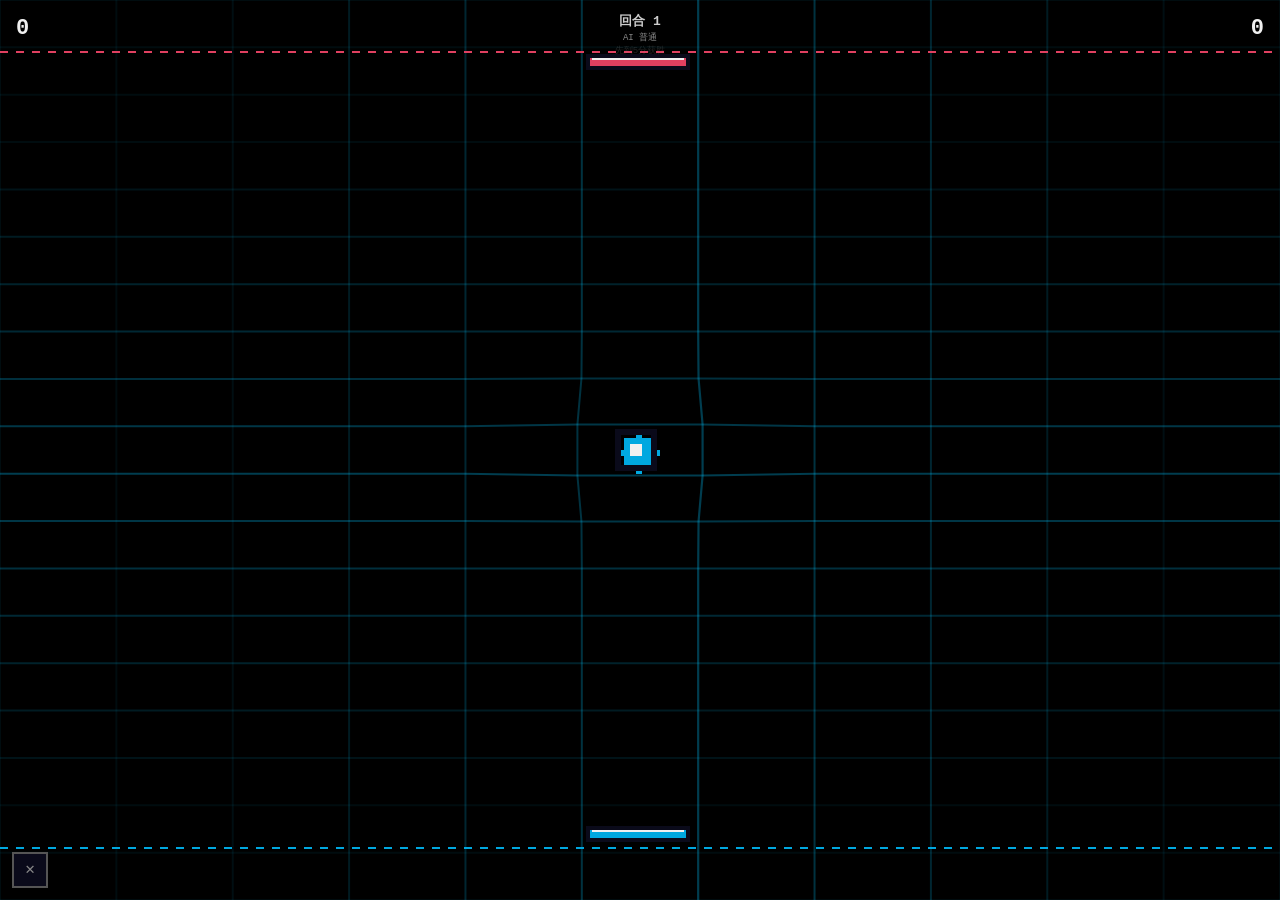
==== game-board.html @ 397ec8ca "BitPiuPiu: 移除所有高光/描边/阴影 — 球/挡板/道具纯平色块" ====
<!doctype html>
<html lang="zh-CN">
<head>
<meta charset="utf-8"/>
<meta name="viewport" content="width=device-width,initial-scale=1,maximum-scale=1,user-scalable=no"/>
<title>BitPiuPiu</title>
<link rel="stylesheet" href="css/piu-tokens.css"/>
<link rel="manifest" href="/manifest.json"/>
<meta name="apple-mobile-web-app-capable" content="yes"/>
<meta name="apple-mobile-web-app-status-bar-style" content="black-translucent"/>
<meta name="apple-mobile-web-app-title" content="BitPiuPiu"/>
<meta name="theme-color" content="#000"/>
<link rel="apple-touch-icon" href="/icons/icon-192.png"/>
<style>
    *{box-sizing:border-box;margin:0;padding:0;image-rendering:pixelated}
    html,body{width:100%;height:100%;background:#0a0a1a;overflow:hidden;font-family:'Courier New',monospace;text-rendering:optimizeSpeed;-webkit-font-smoothing:none;-webkit-tap-highlight-color:transparent;user-select:none;touch-action:none}
    canvas{display:block;position:absolute;top:0;left:0;width:100%;height:100%;image-rendering:pixelated}
    .hud{position:absolute;top:0;left:0;right:0;display:flex;justify-content:space-between;align-items:flex-start;padding:12px 16px 0;pointer-events:none;z-index:2}
    .hud-score{font-family:'Courier New',monospace;font-size:22px;font-weight:900;color:#f0f0f0}
    .hud-center{text-align:center;font-family:'Courier New',monospace;font-size:9px;color:#888}
    .hud-round{font-size:13px;color:#ccc;font-weight:900}
    .msg{position:absolute;top:50%;left:50%;transform:translate(-50%,-50%);font-family:'Courier New',monospace;font-size:32px;font-weight:900;color:#f0f0f0;pointer-events:none;z-index:3;opacity:0}
    .msg.show{opacity:1}
    .cd{position:absolute;top:50%;left:50%;transform:translate(-50%,-50%) scale(.25);font-family:'Courier New',monospace;font-size:72px;font-weight:900;color:#f0f0f0;pointer-events:none;z-index:3;opacity:0;transition:all .12s steps(3)}
    .cd.show{opacity:1;transform:translate(-50%,-50%) scale(1)}
    .overlay{position:absolute;inset:0;background:#0a0a1a;display:none;flex-direction:column;align-items:center;justify-content:center;gap:14px;z-index:10;padding:32px}
    .overlay.show{display:flex}
    .overlay-title{font-family:'Courier New',monospace;font-size:26px;font-weight:900;color:#f0f0f0}
    .overlay-scores{display:flex;align-items:center;gap:14px;font-family:'Courier New',monospace;font-size:40px;font-weight:900;color:#f0f0f0}
    .overlay-sub{font-family:'Courier New',monospace;font-size:11px;color:#888}
    .btn{display:inline-flex;align-items:center;justify-content:center;gap:4px;padding:10px 20px;border:2px solid #f0f0f0;background:#0a0a1a;color:#f0f0f0;font-family:'Courier New',monospace;font-size:13px;font-weight:900;cursor:pointer;min-width:90px}
    .btn:active{background:#f0f0f0;color:#0a0a1a}
    .btn-p{border-color:#00c6ff;color:#00c6ff}.btn-p:active{background:#00c6ff;color:#0a0a1a}
    .btn-g{border-color:#555;color:#666}.btn-g:active{background:#555;color:#0a0a1a}
    .heart{position:absolute;pointer-events:none;z-index:4;font-size:22px;animation:hf 2s steps(6) forwards}
    @keyframes hf{0%{opacity:1;transform:translateY(0)scale(.3)}30%{opacity:1;transform:translateY(-60px)scale(1)}100%{opacity:0;transform:translateY(-160px)scale(.5)}}
    .flash{position:absolute;inset:0;background:#f0f0f0;pointer-events:none;z-index:2;opacity:0}
    .flash.go{opacity:.3}
    .exit-btn{position:absolute;bottom:12px;left:12px;z-index:5;width:36px;height:36px;display:flex;align-items:center;justify-content:center;border:2px solid #555;background:#0a0a1a;color:#888;font-family:'Courier New',monospace;font-size:16px;font-weight:900;cursor:pointer;text-decoration:none}
    .exit-btn:active{background:#555;color:#f0f0f0}
    .pixel-overlay{display:none}
  </style>
</head>
<body>
<canvas id="c"></canvas>
<div class="pixel-overlay"></div>
<div class="flash" id="flash"></div>
<div class="hud"><span class="hud-score" id="s1">0</span><div class="hud-center"><div class="hud-round">回合 <span id="rn">1</span></div><div><span id="ml"></span></div><div style="font-size:9px;opacity:.25"><span id="wc"></span></div></div><span class="hud-score" id="s2">0</span></div>
<div class="msg" id="msg"></div><div class="cd" id="cd"></div>
<div class="overlay" id="lo"><div style="color:#fff;font-size:28px;font-weight:700">WiFi</div><div style="color:rgba(255,255,255,.5);font-size:14px;text-align:center;max-width:260px;line-height:1.6"></div><div id="lc" style="display:flex;flex-direction:column;align-items:center;gap:12px;width:100%;max-width:280px"><button class="btn btn-p" onclick="cr()" style="width:100%"></button><div id="rcd" style="display:none;text-align:center"><div style="font-size:11px;color:rgba(255,255,255,.35)"></div><div style="font-family:monospace;font-size:52px;font-weight:700;color:#fff;letter-spacing:.08em" id="rct"></div><div style="font-size:13px;color:rgba(255,255,255,.4);margin-top:4px"></div></div></div><div id="lj" style="display:flex;flex-direction:column;align-items:center;gap:10px;width:100%;max-width:280px"><input id="jc" type="text" inputmode="numeric" maxlength="4" placeholder="" style="width:100%;padding:12px 16px;background:rgba(255,255,255,.06);border:1px solid rgba(255,255,255,.15);border-radius:12px;color:#fff;font-size:20px;text-align:center;letter-spacing:.12em;outline:none;font-family:monospace"><button class="btn btn-p" onclick="jr()" style="width:100%"></button></div><button class="btn btn-g" onclick="location.href='index.html'"></button></div>
<a class="exit-btn" href="index.html" title="退出">✕</a>
<div class="overlay" id="go"><div class="overlay-title" id="gt"></div><div class="overlay-scores"><span id="gs1">0</span><span style="font-size:16px;color:rgba(255,255,255,.35)">:</span><span id="gs2">0</span></div><div class="overlay-sub" id="gsub"></div><button class="btn btn-p" onclick="rs()"></button><button class="btn btn-g" onclick="location.href='index.html'"></button></div>
<script>
const cv=document.getElementById('c'),ct=cv.getContext('2d');
const q=new URLSearchParams(location.search);
let gm=q.get('mode')||'ai',df=q.get('diff')||'medium';
const dpr=1;  // 1:1 CSS pixels for pixel-art look
let W,H;
function rz(){W=innerWidth;H=innerHeight;cv.width=W*dpr;cv.height=H*dpr;cv.style.width=W+'px';cv.style.height=H+'px';ct.setTransform(dpr,0,0,dpr,0,0)}
rz();addEventListener('resize',rz);

if(!CanvasRenderingContext2D.prototype.roundRect){CanvasRenderingContext2D.prototype.roundRect=function(x,y,w,h,r){if(typeof r==='number')r={tl:r,tr:r,br:r,bl:r};this.moveTo(x+r.tl,y);this.lineTo(x+w-r.tr,y);this.quadraticCurveTo(x+w,y,x+w,y+r.tr);this.lineTo(x+w,y+h-r.br);this.quadraticCurveTo(x+w,y+h,x+w-r.br,y+h);this.lineTo(x+r.bl,y+h);this.quadraticCurveTo(x,y+h,x,y+h-r.bl);this.lineTo(x,y+r.tl);this.quadraticCurveTo(x,y,x+r.tl,y);this.closePath()}}

// === CONSTANTS ===
const BR=22,PW=100,PH=12,PY=70;          // ball radius, paddle
const GC=12,GR=20;                       // grid cols/rows (coarser = larger cells)
const WS=130,WR=120;                     // gravity well strength/radius (gentle)
const BS=4.5,BM=9;                       // ball speed, max
const PUS=30,PUI=6000,MPU=2;            // powerup size/interval/max
const WIN=5,CFW=3,CMW=6;                // win scores

// === STATE ===
let g,af,sk=0,gv=[],gcw,gch,cf=0,tcf=0;
let pts=[],apts=[],dusts=[];            // event particles, ambient, ball dust
let ballPulse=0,ballPulseT=0;           // ball aura pulse

function ig(){gcw=W/(GC-1);gch=H/(GR-1);gv=[];for(let r=0;r<GR;r++){gv[r]=[];for(let c=0;c<GC;c++)gv[r][c]={bx:c*gcw,by:r*gch,dx:0,dy:0}}}

function mk(){
  const cp=gm==='couple';
  return{ball:{x:W/2,y:H/2,vx:(Math.random()-.5)*2,vy:BS*(Math.random()>.5?1:-1),r:BR,st:1,sa:1,trail:[],state:'normal'},
    pad:{x:W/2-PW/2,y:H-PY,w:cp?PW*.85:PW,h:PH},
    ai:{x:W/2-PW/2,y:PY-PH,w:PW,h:PH,tx:W/2,sp:4.5},
    pus:[],sc:[0,0],rsc:[0,0],round:1,phase:'cd',pt:0,cd:3,ls:null,diff:df,mode:gm,hits:0,gt:0,couple:cp}
}

function spu(){if(!g||g.phase!=='playing'||g.pus.length>=MPU)return;const t=['grow','shrink'][Math.random()*2|0];g.pus.push({x:40+Math.random()*(W-80),y:100+Math.random()*(H-200),type:t,sz:PUS,pl:Math.random()*Math.PI*2})}

// === PARTICLES ===
function spt(x,y,n,ty,dir){const m={blue:[0,198,255],red:[255,68,112],green:[0,255,110],orange:[255,140,40],wall:[200,200,220],heart:[255,105,180],dust:[0,180,230]};const c=m[ty]||[255,255,255];for(let i=0;i<n;i++){let vx,vy;if(dir!=null){const a=dir+Math.random()*1.2-.6;const s=1+Math.random()*5;vx=Math.cos(a)*s;vy=Math.sin(a)*s}else{const a=Math.random()*Math.PI*2,s=1+Math.random()*4;vx=Math.cos(a)*s;vy=Math.sin(a)*s}pts.push({x,y,vx,vy,r:1.5+Math.random()*4,life:.5+Math.random()*.5,rgb:c,ty:ty||''})}}
function sptAmb(){for(let i=0;i<25;i++){apts.push({x:Math.random()*W,y:Math.random()*H,vx:(Math.random()-.5)*.3,vy:(Math.random()-.5)*.3,r:.6+Math.random()*1.2,a:.15+Math.random()*.2,pl:Math.random()*Math.PI*2})}}
function sptDust(){if(!g)return;const b=g.ball;const sp=Math.hypot(b.vx,b.vy);if(sp>3){const n=Math.floor(sp/4);for(let i=0;i<n;i++){dusts.push({x:b.x+(Math.random()-.5)*b.r*b.sa,y:b.y+(Math.random()-.5)*b.r*b.sa,vx:(Math.random()-.5)*1,vy:(Math.random()-.5)*1,life:.4+Math.random()*.3})}}}
sptAmb();

// === AUDIO ===
let AC=null;function iac(){if(!AC){try{AC=new(window.AudioContext||window.webkitAudioContext)}catch(e){}}if(AC&&AC.state==='suspended')AC.resume()}
function bp(f,ty,d,v,ge){if(!AC)return;try{const t=AC.currentTime,o=AC.createOscillator(),gn=AC.createGain();o.type=ty;o.frequency.setValueAtTime(f,t);if(ge)o.frequency.linearRampToValueAtTime(f*ge,t+d);gn.gain.setValueAtTime(Math.min(v,.3),t);gn.gain.setValueAtTime(.001,t+d-.01);o.connect(gn);gn.connect(AC.destination);o.start(t);o.stop(t+d)}catch(e){}}
function sfxH(){bp(800,'sine',.06,.22,1.8);bp(400,'sine',.03,.10,2.2)};function sfxW(){bp(130,'square',.04,.06,null)};function sfxG(){bp(440,'sine',.08,.22,1.8);setTimeout(()=>bp(660,'sine',.07,.18,1.5),70);setTimeout(()=>bp(880,'sine',.05,.16,null),140)};function sfxL(){bp(180,'sawtooth',.07,.28,.4)};function sfxPU(){bp(600,'sine',.04,.09,2);setTimeout(()=>bp(900,'sine',.04,.09,1.5),50);setTimeout(()=>bp(1200,'sine',.03,.1,null),100)};function sfxCD(){bp(200,'sine',.05,.12,null)};function sfxGO(){bp(520,'triangle',.08,.22,2)};function sfxWin(){bp(523,'sine',.12,.26,1.3);setTimeout(()=>bp(659,'sine',.10,.26,1.3),130);setTimeout(()=>bp(784,'sine',.08,.35,null),260)};function sfxLose(){bp(200,'sawtooth',.08,.35,.5)}

// === VIBRATION ===
function vb(ms){try{if(navigator.vibrate)navigator.vibrate(ms)}catch(e){}}
function vh(){vb(8)};function vw(){vb(4)};function vg(){vb([18,40,18,40,35])};function vpu(){vb([12,25,12])};function vcd(){vb(20)};function vGO(){vb([25,50,45])}

// === COLOR (progressive: blue-white -> full neon) ===
function C(r,g,b,a){const c=cf;const bwR=210,bwG=230,bwB=252;return'rgba('+Math.round(bwR+(r-bwR)*c)+','+Math.round(bwG+(g-bwG)*c)+','+Math.round(bwB+(b-bwB)*c)+','+a+')'}

// === PHYSICS ===
function up(dt){
  if(!g)return;const b=g.ball,pp=g.pad,ai=g.ai;
  cf+=(tcf-cf)*.05;if(Math.abs(tcf-cf)<.001)cf=tcf;
  if(sk>0)sk*=.82;if(sk<.05)sk=0;
  b.sa+=(b.st-b.sa)*.28;

  if(g.phase==='cd'){g.pt+=dt;if(g.pt>1000){g.pt=0;g.cd--;ucd();if(g.cd<=0){g.phase='playing';hcd();if(g.ls)b.vy=g.ls===1?BS:-BS}}return}
  if(g.phase==='goal'){g.pt+=dt;if(g.pt>2600){g.phase='cd';g.pt=0;g.cd=3;rb();ucd()}return}
  if(g.phase!=='playing')return;

  if(g.mode!=='local'&&g.mode!=='couple'&&g.mode!=='nh'&&g.mode!=='ng'){ai.tx=b.x;const d=ai.tx-(ai.x+ai.w/2);const sp=g.diff==='hard'?7:g.diff==='easy'?3:4.8;if(Math.abs(d)>5)ai.x+=Math.sign(d)*sp;if(g.diff==='easy')ai.x+=(Math.random()-.5)*4;else if(g.diff==='medium')ai.x+=(Math.random()-.5)*1.8;ai.x=Math.max(0,Math.min(W-ai.w,ai.x))}

  b.x+=b.vx;b.y+=b.vy;
  // Trail
  const sp=Math.hypot(b.vx,b.vy);
  if(sp>2){b.trail.push({x:b.x,y:b.y,life:1,r:b.r*b.sa,st:b.state});if(b.trail.length>20)b.trail.shift()}
  b.trail.forEach(t=>t.life-=.05);b.trail=b.trail.filter(t=>t.life>0);
  // Dust
  sptDust();

  if(b.x-b.r<0){b.x=b.r;b.vx*=-.86;ew()}
  if(b.x+b.r>W){b.x=W-b.r;b.vx*=-.86;ew()}

  const r=b.r*b.sa;
  if(b.vy>0&&b.y+r>=pp.y&&b.y+r<=pp.y+pp.h+10&&b.x>pp.x-r*.5&&b.x<pp.x+pp.w+r*.5)eh(pp,1);
  if(b.vy<0&&b.y-r<=ai.y+ai.h&&b.y-r>=ai.y-10&&b.x>ai.x-r*.5&&b.x<ai.x+ai.w+r*.5)eh(ai,2);

  if(b.y-r>H){gl(2);return}if(b.y+r<0){gl(1);return}

  for(let i=g.pus.length-1;i>=0;i--){const pu=g.pus[i];const dx=b.x-pu.x,dy=b.y-pu.y;if(Math.sqrt(dx*dx+dy*dy)<r+pu.sz/2){epu(pu);g.pus.splice(i,1)}}
  // Particles decay
  pts.forEach(pt=>{pt.x+=pt.vx;pt.y+=pt.vy;pt.life-=.022});pts=pts.filter(pt=>pt.life>0);
  dusts.forEach(d=>{d.x+=d.vx;d.y+=d.vy;d.life-=.035});dusts=dusts.filter(d=>d.life>0);
  // Ambient particles
  apts.forEach(a=>{a.x+=a.vx;a.y+=a.vy;if(a.x<0)a.x=W;if(a.x>W)a.x=0;if(a.y<0)a.y=H;if(a.y>H)a.y=0;a.pl+=.01;if(g){const dx=a.x-b.x,dy=a.y-b.y,dd=Math.sqrt(dx*dx+dy*dy);if(dd<200){const f=(1-dd/200)*.6;a.vx+=dx/dd*f*.02;a.vy+=dy/dd*f*.02}const ms=.3;a.vx*=1-ms*.016;a.vy*=1-ms*.016}});
}

function ew(){const bx=g.ball.x;spt(bx,g.ball.y<H/2?0:H,8,'wall',g.ball.y<H/2?Math.PI/2:-Math.PI/2);sk=Math.min(sk+1,4);sfxW();vw()}
function eh(pad,pl){
  const b=g.ball;const hx=b.x-(pad.x+pad.w/2);const rx=hx/(pad.w/2);
  const ang=rx*.75;const sp=Math.min(Math.hypot(b.vx,b.vy)*1.06,BM);
  b.vx=Math.sin(ang)*sp;b.vy=(pl===1?-1:1)*Math.abs(Math.cos(ang)*sp);
  if(pl===1)b.y=pad.y-b.r*b.sa-1;else b.y=pad.y+pad.h+b.r*b.sa+1;
  b.st=.7;ballPulse=1;ballPulseT=0;  // trigger aura burst
  setTimeout(()=>{if(g)g.ball.st=1.35},50);setTimeout(()=>{if(g)g.ball.st=1.0},160);
  // Directional particle spray
  const sprayDir=pl===1?-Math.PI/2:Math.PI/2;
  spt(b.x,b.y,18,pl===1?'blue':'red',sprayDir);
  sk=Math.min(sk+2,6);g.hits++;updateCF();sfxH();vh()
}
function epu(pu){
  const b=g.ball;
  if(pu.type==='grow'){b.r=BR*1.9;b.st=1.9;b.state='grow';spt(pu.x,pu.y,20,'green');ballPulse=.6}
  else{b.r=BR*.65;b.st=.65;b.state='shrink';spt(pu.x,pu.y,18,'orange');ballPulse=.6}
  b.sa=b.st;updateCF();sfxPU();vpu();
  setTimeout(()=>{if(g){g.ball.r=BR;g.ball.st=1.0;g.ball.state='normal'}},2500)
}
function updateCF(){if(!g)return;const ts=g.sc[0]+g.sc[1];tcf=Math.min(1,Math.min(g.hits*.04,.5)+Math.min(ts*.08,.5))}
function gl(sc){
  g.phase='goal';g.pt=0;
  // Freeze ball for dramatic pause
  g.ball.vx=0;g.ball.vy=0;
  if(g.couple){if(sc===2){g.sc[1]++;g.rsc[1]++}else{g.rsc[0]+=.5;g.sc[0]=Math.floor(g.rsc[0])}}
  else{g.sc[sc-1]++}
  g.ls=sc;g.hits=0;g.pus=[];tcf=Math.max(0,tcf-.15);
  sk=12;spt(g.ball.x,g.ball.y,55,sc===1?'blue':'red');
  // Arcade-style flash sequence: flash on, off, on
  flashScreen();setTimeout(()=>flashScreen(),200);setTimeout(()=>flashScreen(),400);
  if(sc===1){sfxG();vg()}else{sfxL();if(g.couple)shrt(g.ball.x,g.ball.y)}
  sm(sc);uh();
  const wt=g.couple?(sc===2?CFW:CMW):WIN;
  const chk=g.couple?(sc===2?g.sc[1]:Math.floor(g.rsc[0])):g.sc[sc-1];
  if(chk>=wt){setTimeout(()=>{g.phase='gameover';sgo(sc)},1400)}
  g.round++
}
function rb(){const b=g.ball;b.x=W/2;b.y=H/2;b.vx=(Math.random()-.5)*2;b.vy=BS*(g.ls===1?-1:1);b.r=BR;b.st=1;b.sa=1;b.trail=[];b.state='normal'}
function shrt(x,y){const h=document.createElement('div');h.className='heart';h.textContent=['❤️','💕','💖','💗'][Math.random()*4|0];h.style.left=x+'px';h.style.top=y+'px';h.style.animationDuration=(1.5+Math.random())+'s';document.body.appendChild(h);setTimeout(()=>h.remove(),2500);spt(x,y,12,'heart')}

// === GRID (fluid ripples + electric glow) ===
function ug(){
  if(!g)return;const b=g.ball;
  for(let r=0;r<GR;r++)for(let c=0;c<GC;c++){const v=gv[r][c];const dx=v.bx-b.x,dy=v.by-b.y;const d=Math.sqrt(dx*dx+dy*dy);
    if(d<WR){const s=WS/(1+d*d/700);const f=1-d/WR;const st=s*f*f;const ndx=dx/(d+.01),ndy=dy/(d+.01);
      v.dx=ndx*st*(b.sa*1.15);v.dy=ndy*st*(b.sa*1.15)}
    else{v.dx*=.88;v.dy*=.88}
    v.dx*=.93;v.dy*=.93}
}

// === RENDER ===
function dr(){
  ct.clearRect(0,0,W,H);
  let sx=0,sy=0;if(sk>.2){sx=(Math.random()-.5)*sk*2;sy=(Math.random()-.5)*sk*2}
  ct.save();ct.translate(sx,sy);
  ct.fillStyle='#000';ct.fillRect(-10,-10,W+20,H+20);

  // Ambient particles removed for pure pixel style

  dg();  // grid
  if(g){for(const pu of g.pus){pu.pl+=.05;dp(pu)}}

  // Ball trail
  if(g){for(const t of g.ball.trail){
    const tc=t.st==='grow'?[0,255,110]:t.st==='shrink'?[255,140,40]:[0,198,255];
    ct.beginPath();ct.arc(t.x,t.y,t.r*t.life*.7,0,Math.PI*2);ct.fillStyle='rgba('+tc[0]+','+tc[1]+','+tc[2]+','+(t.life*.35)+')';ct.fill()}}

  // Ball dust removed — pure pixel style

  if(g)db();
  if(g){dpd(g.pad,1);dpd(g.ai,2)}
  dl();

  // Event particles
  for(const pt of pts){ct.beginPath();ct.arc(pt.x,pt.y,pt.r*pt.life,0,Math.PI*2);ct.fillStyle='rgba('+pt.rgb[0]+','+pt.rgb[1]+','+pt.rgb[2]+','+(pt.life*.7)+')';ct.fill()}

  ct.restore();



}

function dg(){
  // Shadow pass — offset dark lines for 3D depth
  function drawGrid(ox,oy,colorFn,lwMul){
    for(let r=0;r<GR;r++){ct.beginPath();let s=false;for(let c=0;c<GC;c++){const v=gv[r][c];const x=v.bx+v.dx+ox,y=v.by+v.dy+oy;if(!s){ct.moveTo(x,y);s=true}else ct.lineTo(x,y)}
      let a=.06;let lw=.4;if(g){const b=g.ball;const px=1-Math.abs(r-(b.y/H*GR))/(GR*.35);if(px>0){a+=px*.25;lw+=px*1.2}}
      ct.strokeStyle=colorFn(Math.min(a,.45));ct.lineWidth=Math.max(2,Math.min(lw,2.5)*lwMul);ct.stroke()}
    for(let c=0;c<GC;c++){ct.beginPath();let s=false;for(let r=0;r<GR;r++){const v=gv[r][c];const x=v.bx+v.dx+ox,y=v.by+v.dy+oy;if(!s){ct.moveTo(x,y);s=true}else ct.lineTo(x,y)}
      let a=.06;let lw=1;if(g){const b=g.ball;const px=1-Math.abs(c-(b.x/W*GC))/(GC*.35);if(px>0){a+=px*.25;lw+=px*1.2}}
      ct.strokeStyle=colorFn(Math.min(a,.45));ct.lineWidth=Math.max(2,Math.min(lw,2.5)*lwMul);ct.stroke()}
  }
  // Shadow layer
  drawGrid(1,1,a=>'rgba(0,0,0,'+(a*.3)+')',1.3);
  // Main layer
  drawGrid(0,0,a=>'rgba(0,198,255,'+a+')',1);
}

function db(){
  const b=g.ball,r=b.r*b.sa,x=b.x,y=b.y;
  const ps=6;
  const pr=Math.floor(r/ps);
  const col=b.state==='grow'?'#00e870':b.state==='shrink'?'#ff8c28':'#00a8e0';
  // Body — pixel circle
  ct.fillStyle=col;
  for(let py=-pr;py<=pr;py++){
    for(let px=-pr;px<=pr;px++){
      if(px*px+py*py<=pr*pr){
        ct.fillRect(Math.floor((x+px*ps)/ps)*ps,Math.floor((y+py*ps)/ps)*ps,ps,ps);
      }
    }
  }
  // White highlight block
  ct.fillStyle='#f0f0f0';
  const hx=Math.floor((x-r*.25)/ps)*ps,hy=Math.floor((y-r*.25)/ps)*ps,hs=Math.ceil(r*.3/ps)*ps;
  ct.fillRect(hx,hy,hs,hs);
  // Flat outline
  ct.strokeStyle='#0a0a1a';ct.lineWidth=ps;
  ct.strokeRect(Math.floor((x-pr*ps)/ps)*ps,Math.floor((y-pr*ps)/ps)*ps,pr*2*ps,pr*2*ps);
}

function dpd(pd,pl){
  const px=pd.x,py=pd.y,pw=pd.w,ph=pd.h,isB=pl===1;
  const ps=4;
  const sx=Math.floor(px/ps)*ps,sy=Math.floor(py/ps)*ps;
  const sw=Math.ceil(pw/ps)*ps,sh=Math.ceil(ph/ps)*ps;
  ct.fillStyle=isB?'#00a8e0':'#e04060';
  ct.fillRect(sx,sy,sw,sh);
  // Highlight top 1 row
  ct.fillStyle='#f0f0f0';
  ct.fillRect(sx+ps,sy,sw-ps*2,ps);
  // Border
  ct.strokeStyle='#0a0a1a';ct.lineWidth=ps;
  ct.strokeRect(sx,sy,sw,sh);
}

function dl(){
  const y1=g.pad.y+g.pad.h+6;
  ct.strokeStyle='#00a8e0';ct.lineWidth=2;
  for(let x=0;x<W;x+=16){ct.beginPath();ct.moveTo(x,y1);ct.lineTo(x+8,y1);ct.stroke()}
  const y2=g.ai.y-6;
  ct.strokeStyle='#e04060';ct.lineWidth=2;
  for(let x=0;x<W;x+=16){ct.beginPath();ct.moveTo(x,y2);ct.lineTo(x+8,y2);ct.stroke()}
}

function dp(pu){
  const s=pu.sz/2,isG=pu.type==='grow';
  const cr=isG?'0,255,110':'255,140,40';
  const ps=4;
  const px=Math.floor(pu.x/ps)*ps,py=Math.floor(pu.y/ps)*ps,sz=Math.ceil(s/ps)*ps;
  ct.save();ct.translate(px,py);
  // Fill
  ct.fillStyle='rgb('+cr+')';
  ct.fillRect(-sz,-sz,sz*2,sz*2);
  // Border
  ct.strokeStyle='rgba('+cr+',0.9)';ct.lineWidth=ps;
  ct.strokeRect(-sz,-sz,sz*2,sz*2);
  // Icon
  const ic=Math.floor(sz*.6/ps)*ps;
  ct.fillStyle='rgba('+cr+',0.9)';
  if(isG){ct.fillRect(-ps,-ic,ps*2,ic*2);ct.fillRect(-ic,-ps,ic*2,ps*2)}
  else{ct.fillRect(-ic,-ps,ic*2,ps*2)}
  ct.restore()
}

// === HUD ===
function sm(sc){const m=document.getElementById('msg');if(sc===1){m.textContent='Piu!';m.style.color='#00e676'}else{m.textContent='No…';m.style.color='#ff5252'}m.className='msg show';m.style.fontSize='52px';const el=document.getElementById(sc===1?'s1':'s2');el.style.transform='scale(1.5)';el.style.transition='transform .4s cubic-bezier(.34,1.56,.64,1)';setTimeout(()=>{el.style.transform='';el.style.transition='transform .2s'},500);setTimeout(()=>{m.classList.remove('show');m.style.fontSize='42px'},2200)}
function ucd(){const cd=document.getElementById('cd');if(g.cd>0){cd.textContent=g.cd;cd.classList.add('show');cd.style.color='#f0f0f0';sfxCD();vcd();setTimeout(()=>cd.classList.remove('show'),700)}else{cd.textContent='GO!';cd.classList.add('show');sfxGO();vGO();flashScreen();setTimeout(()=>cd.classList.remove('show'),600)}}
function hcd(){document.getElementById('cd').classList.remove('show')}
function flashScreen(){const fl=document.getElementById('flash');fl.classList.add('go');setTimeout(()=>fl.classList.remove('go'),80)}
function uh(){if(!g)return;document.getElementById('s1').textContent=g.sc[0];document.getElementById('s2').textContent=g.sc[1];document.getElementById('rn').textContent=g.round;const lb={ai:'AI '+(g.diff==='hard'?'困难':g.diff==='easy'?'简单':'普通'),local:'同屏双人',couple:'情侣对战'};document.getElementById('ml').textContent=lb[g.mode]||lb.ai;document.getElementById('wc').textContent=g.couple?('女'+CFW+'分 · 男'+CMW+'分获胜'):'先到5分获胜'}
function sgo(w){const ov=document.getElementById('go'),ti=document.getElementById('gt'),su=document.getElementById('gsub');if(g.couple){ti.textContent=w===2?'女生赢了！':'男生赢了！';su.textContent=w===2?'男生要加油哦~':'女生不会生气吧？'}else if(g.mode==='local'){ti.textContent=(w===1?'蓝方':'红方')+'胜利！';su.textContent=''}else{ti.textContent=w===1?'你赢了！':'你输了';su.textContent=''}document.getElementById('gs1').textContent=g.sc[0];document.getElementById('gs2').textContent=g.sc[1];ov.classList.add('show');if(w===1)sfxWin();else sfxLose()}
function rs(){document.getElementById('go').classList.remove('show');document.getElementById('msg').classList.remove('show');g=mk();cf=0;tcf=0;pts=[];dusts=[];apts=[];sptAmb();sk=0;ig();uh();ucd()}

// === TOUCH ===
let t1=null,t2=null,tx=null;
cv.addEventListener('pointerdown',e=>{iac();if(!g||(g.phase!=='playing'&&g.phase!=='cd'))return;if(g.mode==='local'||g.mode==='couple'){if(e.clientY<H/2&&t2===null)t2=e.pointerId;else if(e.clientY>=H/2&&t1===null){t1=e.pointerId;tx=e.clientX}}else{t1=e.pointerId;tx=e.clientX}});
cv.addEventListener('pointermove',e=>{if(!g||g.phase!=='playing')return;if(g.mode==='local'||g.mode==='couple'){if(e.pointerId===t1){const d=e.clientX-(tx||e.clientX);g.pad.x+=d;g.pad.x=Math.max(0,Math.min(W-g.pad.w,g.pad.x));tx=e.clientX}else if(e.pointerId===t2){g.ai.x=e.clientX-g.ai.w/2;g.ai.x=Math.max(0,Math.min(W-g.ai.w,g.ai.x))}return}if(e.pointerId!==t1)return;const d=e.clientX-tx;g.pad.x+=d;g.pad.x=Math.max(0,Math.min(W-g.pad.w,g.pad.x));tx=e.clientX});
cv.addEventListener('pointerup',e=>{if(e.pointerId===t1)t1=null;if(e.pointerId===t2)t2=null});cv.addEventListener('pointerleave',()=>{t1=null;t2=null});cv.addEventListener('pointercancel',()=>{t1=null;t2=null});

// === LOOP ===
function lp(){if(g){ug();up(16);dr();uh()}af=requestAnimationFrame(lp)}
setInterval(()=>spu(),PUI);
if(gm!=='network'){g=mk();ig();uh();ucd();af=requestAnimationFrame(lp)}else{slb()}
document.addEventListener('keydown',e=>{if(!g)return;const s=14;if(e.key==='ArrowLeft')g.pad.x=Math.max(0,g.pad.x-s);if(e.key==='ArrowRight')g.pad.x=Math.min(W-g.pad.w,g.pad.x+s);if(e.key==='r'&&e.metaKey){e.preventDefault();rs()}});
document.addEventListener('click',()=>iac(),{once:true});document.addEventListener('touchstart',()=>iac(),{once:true});

// === NETWORK ===
let ws=null,np=null,nr=null,nop=W/2,lss=0;
function slb(){document.getElementById('lo').classList.add('show')}
function cr(){iac();cws().then(()=>{ws.send(JSON.stringify({action:'create'}))});document.getElementById('lc').querySelector('.btn').style.display='none';document.getElementById('lj').style.display='none'}
function jr(){const c=document.getElementById('jc').value.trim();if(c.length!==4)return;iac();cws().then(()=>{ws.send(JSON.stringify({action:'join',code:c}))})}
function cws(){return new Promise((rv,rj)=>{ws=new WebSocket('ws://'+location.hostname+':8765');ws.onopen=()=>rv();ws.onerror=()=>{alert('');rj()};ws.onclose=()=>{if(nr){alert('');location.reload()}};ws.onmessage=(e)=>{const m=JSON.parse(e.data);if(m.type==='room_created'){nr=m.code;np=m.player;document.getElementById('rct').textContent=m.code;document.getElementById('rcd').style.display='block'}else if(m.type==='joined'){nr=m.code;np=m.player;document.getElementById('lo').classList.remove('show');sng()}else if(m.type==='opponent_joined'){document.getElementById('lo').classList.remove('show');sng()}else if(m.type==='opponent_left'){alert('');location.reload()}else if(m.type==='sync'&&np===2){as(m.state)}else if(m.type==='relay'&&np===1){nop=m.data.x||nop;if(g)g.ai.x=nop}}})}
function sng(){g=mk();if(np===2){g.mode='ng'}else{g.mode='nh'}ig();uh();ucd();af=requestAnimationFrame(lp)}
function as(st){if(!g||g.mode!=='ng')return;g.ball.x=st.bx;g.ball.y=st.by;g.ball.vx=st.bvx;g.ball.vy=st.bvy;g.ball.r=st.br;g.ball.st=st.bs;g.ai.x=st.ax;g.sc[0]=st.s0;g.sc[1]=st.s1;g.round=st.rnd;g.phase=st.ph;cf=st.cf||0}
function shs(){if(!ws||!g||g.mode!=='nh')return;const n=Date.now();if(n-lss<50)return;lss=n;const b=g.ball;ws.send(JSON.stringify({action:'sync',state:{bx:b.x,by:b.y,bvx:b.vx,bvy:b.vy,br:b.r,bs:b.st,ax:g.pad.x,s0:g.sc[0],s1:g.sc[1],rnd:g.round,ph:g.phase,cf:cf}}))}
const _up=up;up=function(dt){if(g&&g.mode==='ng'){cf+=(tcf-cf)*.05;if(sk>0)sk*=.82;g.ball.sa+=(g.ball.st-g.ball.sa)*.28;updateCF();return}_up(dt);if(g&&g.mode==='nh')shs()};
cv.addEventListener('pointermove',e=>{if(g&&g.mode==='ng'){if(e.pointerId===t1){g.ai.x=e.clientX-g.ai.w/2;g.ai.x=Math.max(0,Math.min(W-g.ai.w,g.ai.x));if(ws)ws.send(JSON.stringify({action:'relay',data:{x:g.ai.x}}))}}});
if('serviceWorker' in navigator)navigator.serviceWorker.register('/sw.js').catch(()=>{});
</script>
</body>
</html>
---- css/piu-tokens.css ----
/* ===========================================================
   Piu — Design Tokens
   深色科技网格风格 / neon grid + dark canvas
   符合需求文档第 10.1 节视觉规范:
     深色背景 · 发光网格 · 黄色边界 · 白色障碍条
     蓝/红双方棋子 · 蓝色圆环目标 · 黄色特殊格
   =========================================================== */

:root {
  /* ---- Canvas neutrals ---- */
  --bg:        #080c18;
  --surface:   #0f1525;
  --surface-2: #162032;
  --fg:        #e8eaf0;
  --muted:     #7b8599;
  --border:    rgba(255, 255, 255, 0.08);

  /* ---- Game palette ---- */
  --accent:        #00c6ff;  /* neon cyan — grid lines, active states */
  --accent-glow:   rgba(0, 198, 255, 0.25);

  --blue-team:     #00c6ff;  /* Player 1 / Blue side */
  --blue-fill:     rgba(0, 198, 255, 0.18);
  --blue-glow:     0 0 18px rgba(0, 198, 255, 0.45);

  --red-team:      #ff4470;  /* Player 2 / Red side */
  --red-fill:      rgba(255, 68, 112, 0.18);
  --red-glow:      0 0 18px rgba(255, 68, 112, 0.45);

  --gold:          #ffd740;  /* special tiles, borders, highlights */
  --gold-fill:     rgba(255, 215, 64, 0.13);
  --gold-glow:     0 0 14px rgba(255, 215, 64, 0.35);

  --target-ring:   #00e5ff;  /* target circles */
  --target-fill:   rgba(0, 229, 255, 0.08);

  --barrier:       #d0d5e0;  /* white obstacle bars */
  --barrier-glow:  0 0 6px rgba(208, 213, 224, 0.18);

  --trap:          #ff5252;  /* trap tiles */
  --trap-fill:     rgba(255, 82, 82, 0.12);

  /* ---- Semantic status ---- */
  --success:       #00e676;
  --warn:          #ffd740;
  --danger:        #ff5252;

  /* ---- Typography ---- */
  --font-display: 'SF Pro Display', -apple-system, BlinkMacSystemFont, system-ui, sans-serif;
  --font-body:    'SF Pro Text', -apple-system, BlinkMacSystemFont, system-ui, sans-serif;
  --font-mono:    'SF Mono', ui-monospace, 'JetBrains Mono', Menlo, monospace;

  /* ---- Spacing scale ---- */
  --space-xs: 4px;
  --space-sm: 8px;
  --space-md: 16px;
  --space-lg: 24px;
  --space-xl: 32px;
  --space-2xl: 48px;

  /* ---- Radius ---- */
  --radius-sm: 6px;
  --radius-md: 12px;
  --radius-lg: 18px;
  --radius-full: 999px;

  /* ---- Motion ---- */
  --ease-out: cubic-bezier(0.16, 1, 0.3, 1);
  --ease-spring: cubic-bezier(0.34, 1.56, 0.64, 1);
  --duration-fast: 150ms;
  --duration-normal: 280ms;
  --duration-slow: 500ms;
}

/* ---- Global reset ---- */
*, *::before, *::after {
  box-sizing: border-box;
  margin: 0;
  padding: 0;
}

html, body {
  width: 100%;
  height: 100%;
  overflow: hidden;
  background: var(--bg);
  color: var(--fg);
  font-family: var(--font-body);
  font-size: 15px;
  line-height: 1.5;
  -webkit-font-smoothing: antialiased;
  -moz-osx-font-smoothing: grayscale;
  -webkit-tap-highlight-color: transparent;
  user-select: none;
  -webkit-user-select: none;
  touch-action: manipulation;
}

/* ---- Shared utility classes ---- */
.sr-only {
  position: absolute;
  width: 1px;
  height: 1px;
  overflow: hidden;
  clip: rect(0,0,0,0);
  white-space: nowrap;
}

.btn {
  display: inline-flex;
  align-items: center;
  justify-content: center;
  gap: var(--space-sm);
  padding: 12px 28px;
  border: 1px solid var(--border);
  border-radius: var(--radius-full);
  background: var(--surface);
  color: var(--fg);
  font-family: var(--font-body);
  font-size: 15px;
  font-weight: 590;
  letter-spacing: 0.02em;
  cursor: pointer;
  transition: background var(--duration-fast) var(--ease-out),
              border-color var(--duration-fast) var(--ease-out),
              box-shadow var(--duration-fast) var(--ease-out);
  -webkit-tap-highlight-color: transparent;
}
.btn:active {
  background: var(--surface-2);
  transform: scale(0.97);
}
.btn-primary {
  background: var(--accent);
  border-color: var(--accent);
  color: var(--bg);
  box-shadow: var(--accent-glow);
}
.btn-primary:active {
  background: #00a8e0;
  box-shadow: 0 0 24px rgba(0, 198, 255, 0.5);
}
.btn-danger {
  background: var(--danger);
  border-color: var(--danger);
  color: #fff;
}
.btn-ghost {
  background: transparent;
  border-color: transparent;
  color: var(--muted);
}
.btn-ghost:active {
  color: var(--fg);
}

/* ---- Shared card surface ---- */
.card {
  background: var(--surface);
  border: 1px solid var(--border);
  border-radius: var(--radius-lg);
  padding: var(--space-lg);
}

/* ---- Grid background (reusable) ---- */
.bg-grid {
  background-image:
    linear-gradient(rgba(0, 198, 255, 0.06) 1px, transparent 1px),
    linear-gradient(90deg, rgba(0, 198, 255, 0.06) 1px, transparent 1px);
  background-size: 32px 32px;
}

/* ---- Placeholder image class ---- */
.ph-img {
  display: flex;
  align-items: center;
  justify-content: center;
  background: var(--surface-2);
  border: 1px dashed var(--border);
  border-radius: var(--radius-md);
  color: var(--muted);
  font-size: 12px;
  letter-spacing: 0.04em;
  text-transform: uppercase;
}
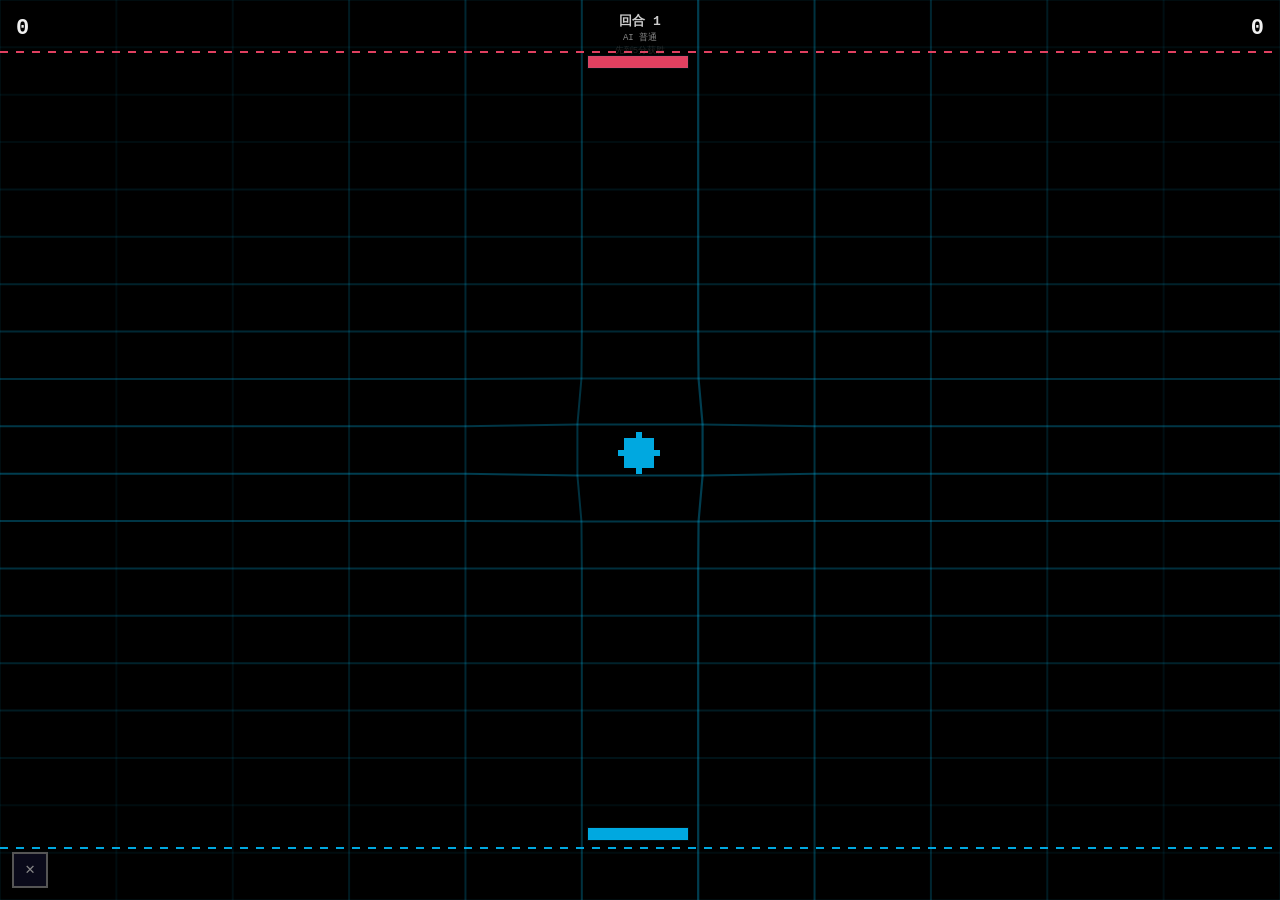
==== commit 74f1138d: "fix: 彻底移除球和挡板的白色高光 + 黑色描边，纯平色块" ====
--- a/game-board.html
+++ b/game-board.html
@@ -255,13 +255,6 @@
       }
     }
   }
-  // White highlight block
-  ct.fillStyle='#f0f0f0';
-  const hx=Math.floor((x-r*.25)/ps)*ps,hy=Math.floor((y-r*.25)/ps)*ps,hs=Math.ceil(r*.3/ps)*ps;
-  ct.fillRect(hx,hy,hs,hs);
-  // Flat outline
-  ct.strokeStyle='#0a0a1a';ct.lineWidth=ps;
-  ct.strokeRect(Math.floor((x-pr*ps)/ps)*ps,Math.floor((y-pr*ps)/ps)*ps,pr*2*ps,pr*2*ps);
 }
 
 function dpd(pd,pl){
@@ -271,11 +264,6 @@
   const sw=Math.ceil(pw/ps)*ps,sh=Math.ceil(ph/ps)*ps;
   ct.fillStyle=isB?'#00a8e0':'#e04060';
   ct.fillRect(sx,sy,sw,sh);
-  // Highlight top 1 row
-  ct.fillStyle='#f0f0f0';
-  ct.fillRect(sx+ps,sy,sw-ps*2,ps);
-  // Border
-  ct.strokeStyle='#0a0a1a';ct.lineWidth=ps;
   ct.strokeRect(sx,sy,sw,sh);
 }
 
